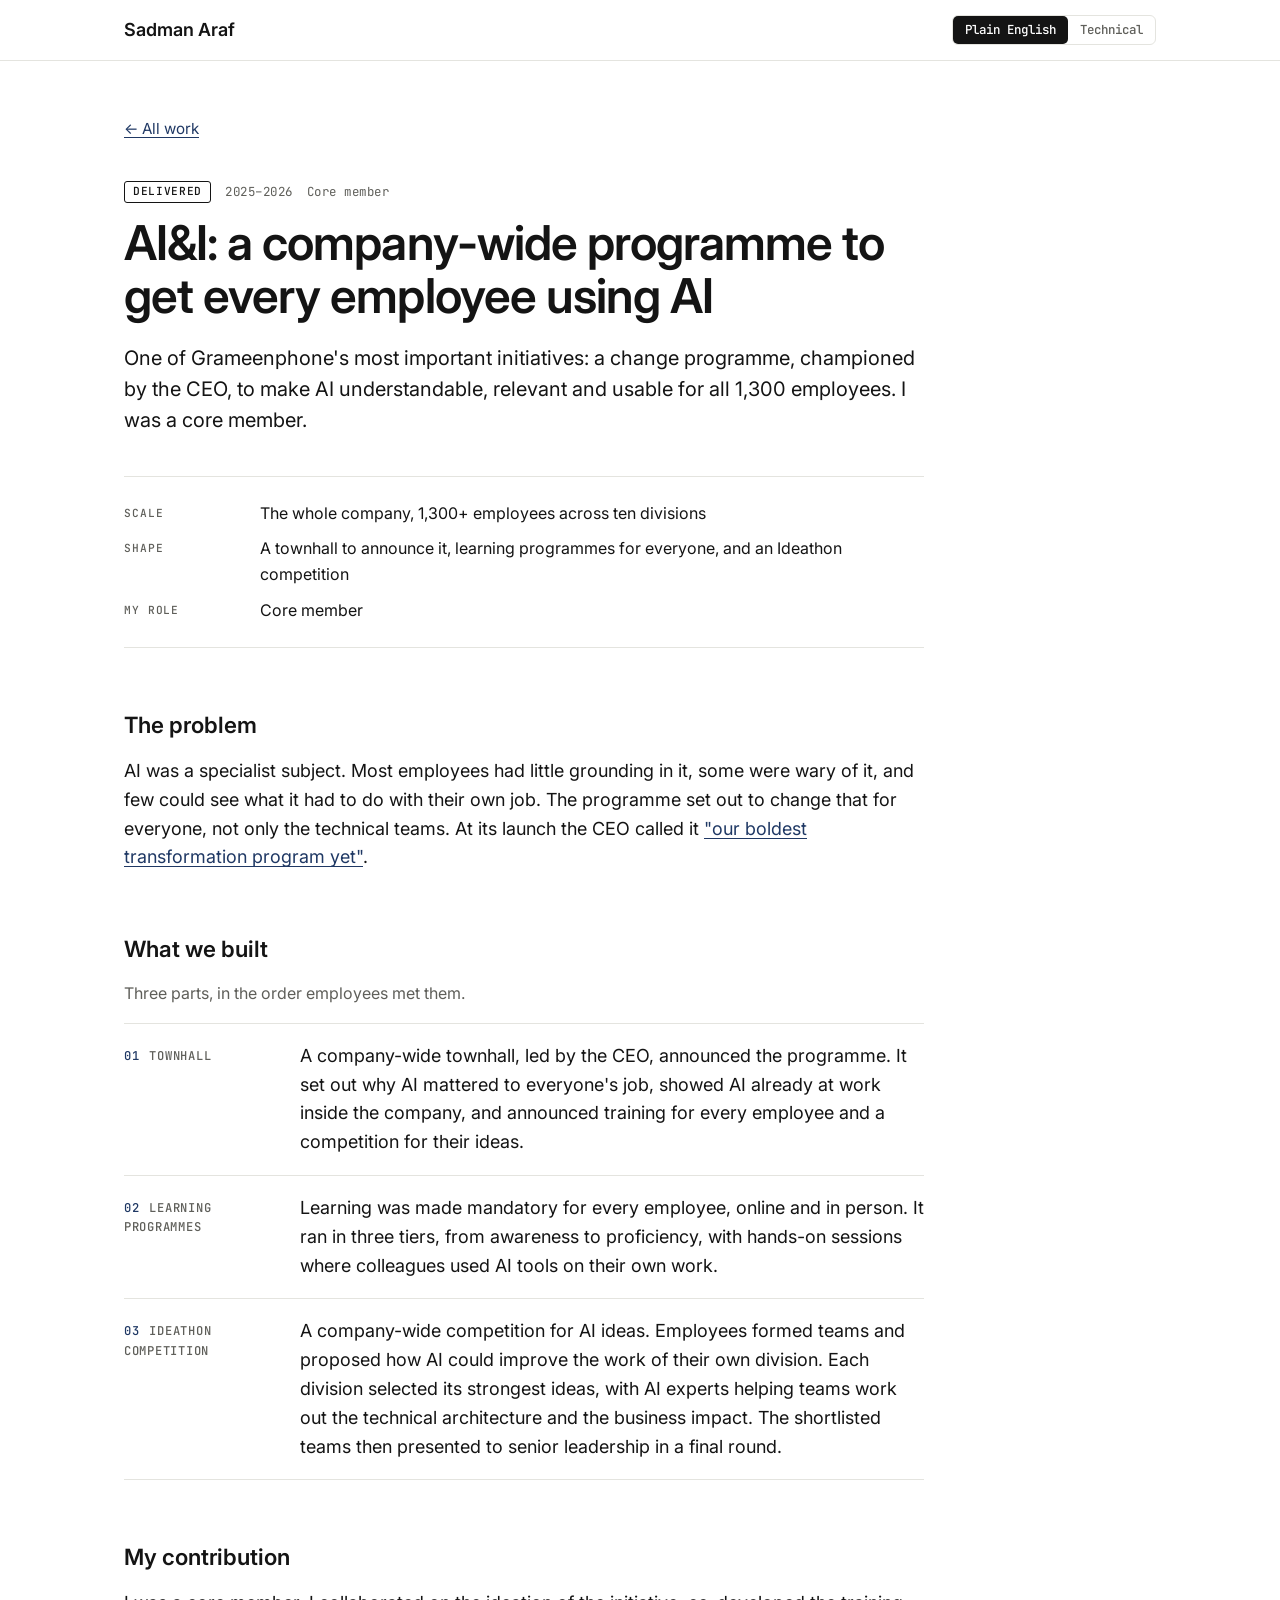
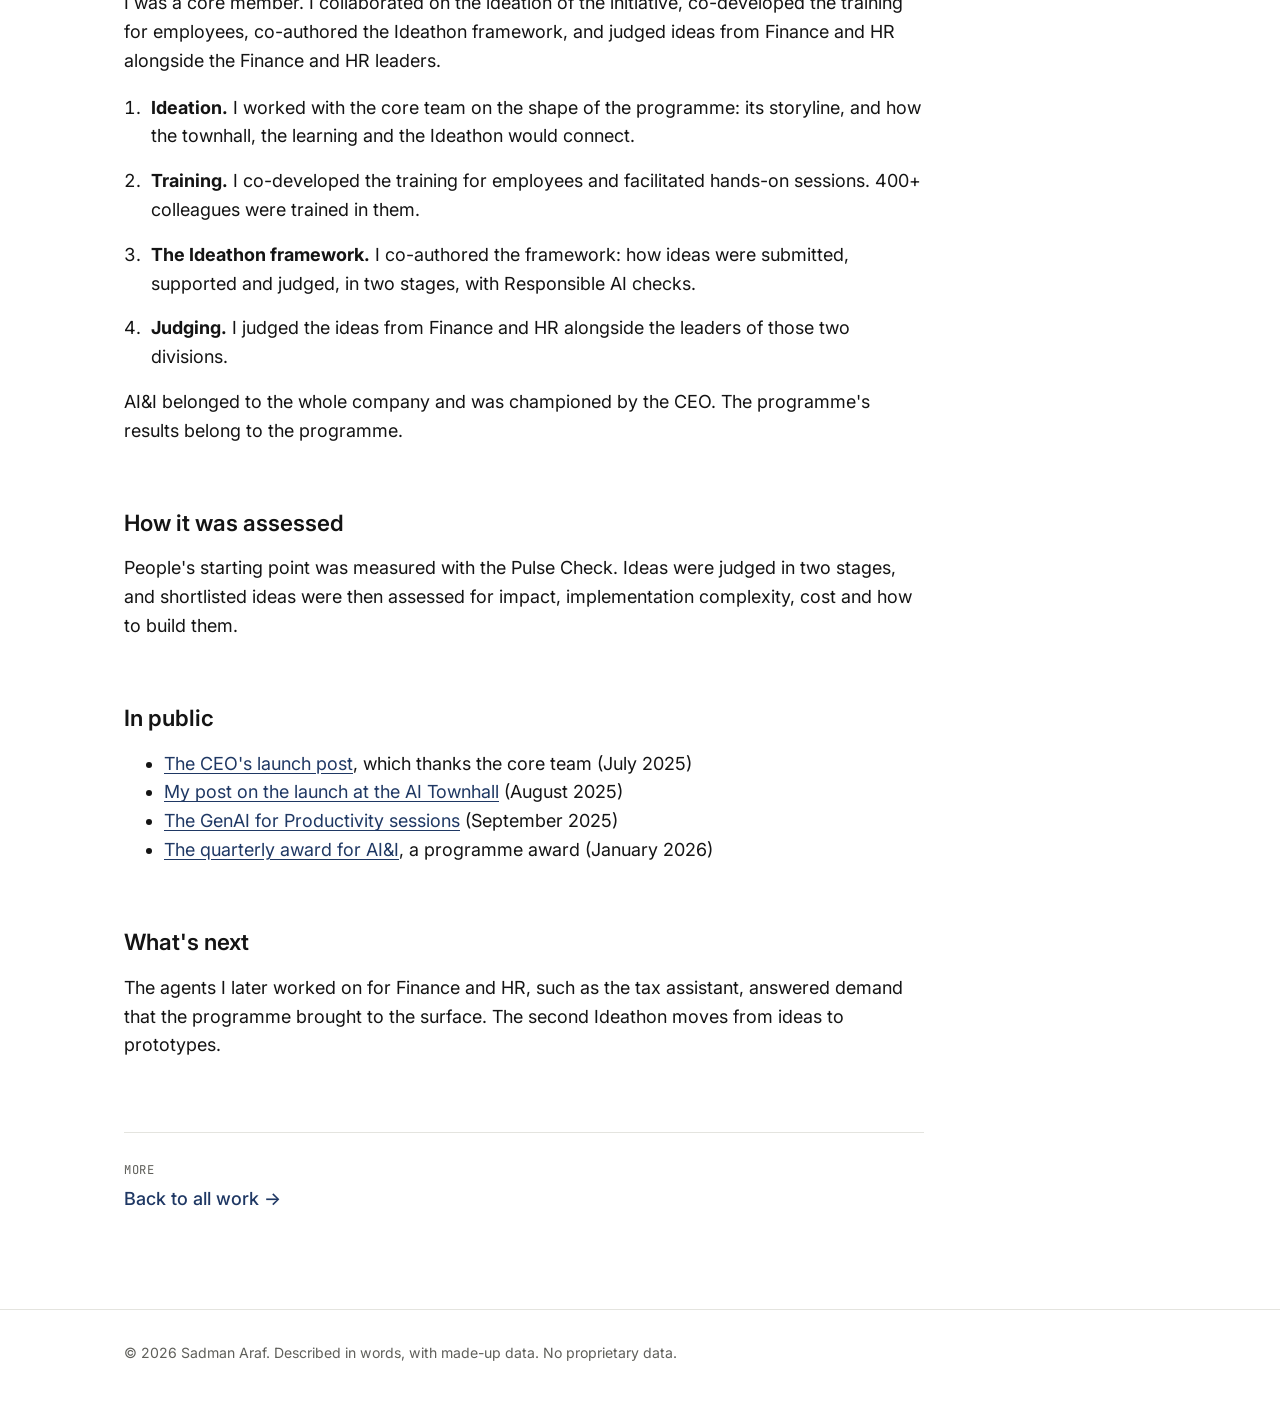
==== work/ai-and-i.html @ fd009156 "Publish portfolio site Static site: home page and five case studies. Removes the CNAME for sadmanara" ====
<!doctype html>
<html lang="en">
<head>
  <meta charset="utf-8">
  <meta name="viewport" content="width=device-width, initial-scale=1">
  <title>AI&amp;I: a company-wide programme to get every employee using AI · Sadman Araf</title>
  <meta name="description" content="AI&amp;I, Grameenphone's company-wide AI adoption programme: the townhall, the learning programmes and the Ideathon, and what I contributed as a core member.">
  <link rel="icon" href="../assets/favicon.svg" type="image/svg+xml">
  <link rel="preconnect" href="https://fonts.googleapis.com">
  <link rel="preconnect" href="https://fonts.gstatic.com" crossorigin>
  <link href="https://fonts.googleapis.com/css2?family=Inter:wght@400;500;600&family=JetBrains+Mono:wght@400;500&display=swap" rel="stylesheet">
  <link rel="stylesheet" href="../assets/styles.css">
  <noscript><style>.tech { display: block; }</style></noscript>
</head>
<body>
<a class="skip" href="#main">Skip to content</a>

<header class="site-header">
  <div class="wrap bar">
    <a class="brand" href="../index.html">Sadman Araf</a>
    <div class="view-toggle" role="group" aria-label="Level of detail">
      <button type="button" data-view="plain" aria-pressed="true">Plain English</button>
      <button type="button" data-view="technical" aria-pressed="false">Technical</button>
    </div>
  </div>
</header>

<main id="main" class="wrap case">
  <p class="back"><a href="../index.html#work">← All work</a></p>

  <p class="meta"><span class="badge">Delivered</span><span>2025–2026</span><span>Core member</span></p>
  <h1>AI&amp;I: a company-wide programme to get every employee using AI</h1>
  <p class="lede">One of Grameenphone's most important initiatives: a change programme, championed by the CEO, to make AI understandable, relevant and usable for all 1,300 employees. I was a core member.</p>

  <dl class="glance">
    <dt>Scale</dt><dd>The whole company, 1,300+ employees across ten divisions</dd>
    <dt>Shape</dt><dd>A townhall to announce it, learning programmes for everyone, and an Ideathon competition</dd>
    <dt>My role</dt><dd>Core member</dd>
    <dt class="tech">Mechanisms</dt><dd class="tech">Pulse Check survey, three-tier learning architecture, hands-on workshops, an Ideathon with two-stage evaluation and Responsible AI checks</dd>
  </dl>

  <section>
    <h2>The problem</h2>
    <p>AI was a specialist subject. Most employees had little grounding in it, some were wary of it, and few could see what it had to do with their own job. The programme set out to change that for everyone, not only the technical teams. At its launch the CEO called it <a href="https://www.linkedin.com/feed/update/urn:li:activity:7356713474896392192/">"our boldest transformation program yet"</a>.</p>
  </section>

  <section>
    <h2>What we built</h2>
    <p class="hint">Three parts, in the order employees met them.</p>
    <ol class="steps">
      <li><span class="name">Townhall</span>
        <p>A company-wide townhall, led by the CEO, announced the programme. It set out why AI mattered to everyone's job, showed AI already at work inside the company, and announced training for every employee and a competition for their ideas.</p>
        <p class="tech">AI Townhall, July 2025, built on three pillars: empowerment, reinvention and inclusion. A Pulse Check survey beforehand asked where people stood with AI</p></li>
      <li><span class="name">Learning programmes</span>
        <p>Learning was made mandatory for every employee, online and in person. It ran in three tiers, from awareness to proficiency, with hands-on sessions where colleagues used AI tools on their own work.</p>
        <p class="tech">Three-tier learning architecture; "GenAI for Productivity" and "From Prompts to Agents" workshops; 400+ colleagues trained in the sessions I co-developed</p></li>
      <li><span class="name">Ideathon competition</span>
        <p>A company-wide competition for AI ideas. Employees formed teams and proposed how AI could improve the work of their own division. Each division selected its strongest ideas, with AI experts helping teams work out the technical architecture and the business impact. The shortlisted teams then presented to senior leadership in a final round.</p>
        <p class="tech">Ideathon handbook with judging criteria and Responsible AI principles; two-stage evaluation (divisional selection, then the final); five AI experts across ten divisions; shortlisted ideas later assessed for impact, implementation complexity, cost and build model</p></li>
    </ol>
  </section>

  <section>
    <h2>My contribution</h2>
    <p>I was a core member. I collaborated on the ideation of the initiative, co-developed the training for employees, co-authored the Ideathon framework, and judged ideas from Finance and HR alongside the Finance and HR leaders.</p>
    <ol class="decisions">
      <li><strong>Ideation.</strong> I worked with the core team on the shape of the programme: its storyline, and how the townhall, the learning and the Ideathon would connect.</li>
      <li><strong>Training.</strong> I co-developed the training for employees and facilitated hands-on sessions. 400+ colleagues were trained in them.</li>
      <li><strong>The Ideathon framework.</strong> I co-authored the framework: how ideas were submitted, supported and judged, in two stages, with Responsible AI checks.</li>
      <li><strong>Judging.</strong> I judged the ideas from Finance and HR alongside the leaders of those two divisions.</li>
    </ol>
    <p>AI&amp;I belonged to the whole company and was championed by the CEO. The programme's results belong to the programme.</p>
  </section>

  <section>
    <h2>How it was assessed</h2>
    <p>People's starting point was measured with the Pulse Check. Ideas were judged in two stages, and shortlisted ideas were then assessed for impact, implementation complexity, cost and how to build them.</p>
  </section>

  <section>
    <h2>In public</h2>
    <ul>
      <li><a href="https://www.linkedin.com/feed/update/urn:li:activity:7356713474896392192/">The CEO's launch post</a>, which thanks the core team (July 2025)</li>
      <li><a href="https://www.linkedin.com/feed/update/urn:li:activity:7357374311294255104/">My post on the launch at the AI Townhall</a> (August 2025)</li>
      <li><a href="https://www.linkedin.com/feed/update/urn:li:activity:7374791306671226881/">The GenAI for Productivity sessions</a> (September 2025)</li>
      <li><a href="https://www.linkedin.com/feed/update/urn:li:activity:7417045184393170944/">The quarterly award for AI&amp;I</a>, a programme award (January 2026)</li>
    </ul>
  </section>

  <section>
    <h2>What's next</h2>
    <p>The agents I later worked on for Finance and HR, such as the tax assistant, answered demand that the programme brought to the surface. The second Ideathon moves from ideas to prototypes.</p>
  </section>

  <nav class="next" aria-label="More work">
    <span>More</span>
    <a href="../index.html#work">Back to all work →</a>
  </nav>
</main>

<footer class="site-footer">
  <div class="wrap">© 2026 Sadman Araf. Described in words, with made-up data. No proprietary data.</div>
</footer>

<script src="../assets/site.js"></script>
</body>
</html>
---- assets/styles.css ----
:root {
  --bg: #ffffff;
  --text: #141414;
  --muted: #5f5f5a;
  --line: #e4e4df;
  --accent: #1f3864;
  --on-accent: #ffffff;
  --sans: "Inter", system-ui, -apple-system, "Segoe UI", sans-serif;
  --mono: "JetBrains Mono", ui-monospace, "SF Mono", Menlo, monospace;
}

* { box-sizing: border-box; }

html {
  scroll-behavior: smooth;
  -webkit-text-size-adjust: 100%;
}

body {
  margin: 0;
  background: var(--bg);
  color: var(--text);
  font: 400 1.125rem/1.6 var(--sans);
  -webkit-font-smoothing: antialiased;
}

a { color: var(--accent); text-underline-offset: 3px; }
:focus-visible { outline: 2px solid var(--accent); outline-offset: 3px; }

h1, h2, h3, h4 { font-weight: 600; line-height: 1.2; margin: 0; }
p { margin: 0 0 1em; }

.wrap { max-width: 1080px; margin: 0 auto; padding: 0 24px; }
.prose { max-width: 720px; }

.skip {
  position: absolute;
  left: -999px;
  top: 8px;
  background: var(--bg);
  padding: 8px 12px;
  z-index: 20;
}
.skip:focus { left: 8px; }

/* Header */

.site-header {
  position: sticky;
  top: 0;
  z-index: 10;
  background: var(--bg);
  border-bottom: 1px solid var(--line);
}
.bar {
  display: flex;
  align-items: center;
  gap: 24px;
  min-height: 60px;
}
.brand {
  margin-right: auto;
  color: var(--text);
  font-weight: 600;
  text-decoration: none;
}
.bar nav { display: flex; gap: 22px; font-size: 0.95rem; }
.bar nav a { color: var(--muted); text-decoration: none; transition: color 0.15s; }
.bar nav a:hover { color: var(--text); }

.btn {
  display: inline-block;
  padding: 0.7rem 1.15rem;
  border: 1px solid var(--accent);
  border-radius: 6px;
  background: var(--accent);
  color: var(--on-accent);
  font-size: 1rem;
  font-weight: 500;
  text-decoration: none;
  transition: opacity 0.15s;
}
.btn:hover { opacity: 0.88; }
.btn.ghost { background: transparent; color: var(--accent); }
.btn.small { padding: 0.35rem 0.8rem; font-size: 0.9rem; }

.view-toggle { display: flex; border: 1px solid var(--line); border-radius: 6px; }
.view-toggle button {
  padding: 0.35rem 0.75rem;
  border: 0;
  border-radius: 5px;
  background: none;
  color: var(--muted);
  font: 500 0.78rem/1.4 var(--mono);
  cursor: pointer;
}
.view-toggle button[aria-pressed="true"] { background: var(--text); color: var(--bg); }

/* Shared pieces */

.eyebrow, .meta, .chips, .status {
  font-family: var(--mono);
  font-size: 0.78rem;
  letter-spacing: 0.04em;
  color: var(--muted);
}
.eyebrow { text-transform: uppercase; letter-spacing: 0.08em; }
.meta { display: flex; flex-wrap: wrap; align-items: center; gap: 6px 14px; margin: 0 0 14px; }

.badge {
  padding: 1px 8px;
  border: 1px solid var(--text);
  border-radius: 3px;
  color: var(--text);
  font: 500 0.7rem/1.6 var(--mono);
  letter-spacing: 0.06em;
  text-transform: uppercase;
}
.badge.solid { background: var(--text); color: var(--bg); }
.badge.dashed { border-style: dashed; }

/* Hero */

.hero { padding: 112px 0 96px; }
.hero h1 {
  max-width: 18ch;
  margin: 20px 0 28px;
  font-size: clamp(2.5rem, 6vw, 4rem);
  line-height: 1.06;
  letter-spacing: -0.025em;
}
.lede { max-width: 44rem; font-size: 1.25rem; line-height: 1.55; }
.status { margin: 28px 0 0; }
.status::before {
  content: "";
  display: inline-block;
  width: 8px;
  height: 8px;
  margin-right: 10px;
  border-radius: 50%;
  background: var(--accent);
}
.actions { display: flex; flex-wrap: wrap; gap: 12px; margin-top: 32px; }

.scope {
  display: grid;
  grid-template-columns: repeat(4, 1fr);
  gap: 32px;
  margin: 72px 0 0;
  padding-top: 32px;
  border-top: 1px solid var(--line);
}
.scope dt {
  font: 500 1.75rem/1.2 var(--mono);
  font-variant-numeric: tabular-nums;
  letter-spacing: -0.02em;
}
.scope dd { margin: 0.4rem 0 0; color: var(--muted); font-size: 0.92rem; line-height: 1.45; }

/* Home sections */

.block { padding: 96px 0; border-top: 1px solid var(--line); scroll-margin-top: 60px; }
.block h2 { margin-bottom: 36px; font-size: 1.75rem; letter-spacing: -0.01em; }
.block h3.sub { margin: 72px 0 8px; font-size: 1.25rem; }
.note { max-width: 720px; color: var(--muted); font-size: 1rem; }

.cards { display: grid; grid-template-columns: repeat(2, 1fr); gap: 24px; }
.card {
  position: relative;
  display: flex;
  flex-direction: column;
  padding: 28px;
  border: 1px solid var(--line);
  border-radius: 6px;
  transition: border-color 0.15s;
}
.card:hover { border-color: var(--text); }
.card.wide { grid-column: 1 / -1; }
.card.wide > p, .card.wide .built { max-width: 46rem; }
.card h3, .card h4 { margin-bottom: 12px; font-size: 1.3rem; letter-spacing: -0.01em; }
.card h3 a { color: var(--text); text-decoration: none; }
.card h3 a.cover::after { content: ""; position: absolute; inset: 0; }
.card > p { font-size: 1rem; }

.built { display: grid; grid-template-columns: 4rem 1fr; gap: 8px 12px; margin: 8px 0 24px; font-size: 0.95rem; }
.built dt { padding-top: 0.2rem; color: var(--muted); font: 500 0.7rem/1.6 var(--mono); letter-spacing: 0.08em; text-transform: uppercase; }
.built dd { margin: 0; }

.card-foot {
  display: flex;
  flex-wrap: wrap;
  justify-content: space-between;
  gap: 8px 16px;
  margin-top: auto;
  padding-top: 16px;
  border-top: 1px solid var(--line);
}
.card-foot .chips { margin: 0; }
.card-foot .go { position: relative; color: var(--accent); font-size: 0.92rem; font-weight: 500; }

.rows { margin: 24px 0 0; padding: 0; list-style: none; border-top: 1px solid var(--line); }
.rows li { display: grid; grid-template-columns: 18rem 1fr; gap: 8px 32px; padding: 20px 0; border-bottom: 1px solid var(--line); }
.rows h3, .rows h4 { display: flex; flex-wrap: wrap; align-items: center; gap: 10px; font-size: 1.05rem; }
.rows p { margin: 0; font-size: 1rem; }
.rows h4 a { color: var(--text); }
.rows .when { color: var(--muted); font: 400 0.82rem/1.9 var(--mono); }
.rows .role { color: var(--muted); }

.three { display: grid; grid-template-columns: repeat(3, 1fr); gap: 48px; }
.three h3 { margin-bottom: 16px; font-size: 1.05rem; }
.three ul { margin: 0; padding-left: 1.1rem; font-size: 1rem; }
.three li { margin-bottom: 0.6rem; }
.three p { font-size: 1rem; }

.contact h2 { max-width: 22ch; font-size: clamp(1.75rem, 4vw, 2.5rem); letter-spacing: -0.02em; }
.links { display: flex; flex-wrap: wrap; gap: 12px 24px; margin-top: 32px; align-items: center; }

.site-footer { padding: 32px 0 48px; border-top: 1px solid var(--line); color: var(--muted); font-size: 0.88rem; }

/* Case study pages */

.case { padding-top: 56px; padding-bottom: 96px; }
.case > * { max-width: 800px; }
.case .back { margin-bottom: 40px; font-size: 0.95rem; }
.case h1 { margin-bottom: 20px; font-size: clamp(2rem, 5vw, 3rem); line-height: 1.1; letter-spacing: -0.02em; }
.case section { margin-top: 64px; }
.case h2 { margin-bottom: 18px; font-size: 1.4rem; }
.hint { color: var(--muted); font-size: 1rem; }

.glance { display: grid; grid-template-columns: 7rem 1fr; gap: 10px 24px; margin: 40px 0 0; padding: 24px 0; border-block: 1px solid var(--line); font-size: 1rem; }
.glance dt { padding-top: 0.25rem; color: var(--muted); font: 500 0.7rem/1.6 var(--mono); letter-spacing: 0.08em; text-transform: uppercase; }
.glance dd { margin: 0; }

.steps { margin: 0; padding: 0; list-style: none; counter-reset: step; border-top: 1px solid var(--line); }
.steps li {
  counter-increment: step;
  display: grid;
  grid-template-columns: 9.5rem 1fr;
  gap: 0 24px;
  padding: 18px 0;
  border-bottom: 1px solid var(--line);
}
.steps .name { padding-top: 0.3rem; color: var(--muted); font: 500 0.76rem/1.6 var(--mono); letter-spacing: 0.06em; text-transform: uppercase; }
.steps .name::before { content: counter(step, decimal-leading-zero); margin-right: 10px; color: var(--accent); }
.steps p { grid-column: 2; margin: 0; }
.steps p.tech { margin-top: 6px; color: var(--muted); font: 400 0.82rem/1.55 var(--mono); }

.tech { display: none; }
html[data-view="technical"] .tech { display: block; }

.decisions { margin: 0; padding-left: 1.4rem; }
.decisions li { margin-bottom: 1rem; padding-left: 0.3rem; }

.hood { margin-top: 64px; border-block: 1px solid var(--line); }
.hood summary { padding: 18px 0; font-weight: 600; cursor: pointer; }
.hood ul { margin: 0 0 20px; padding-left: 1.2rem; font-size: 1rem; }
.hood li { margin-bottom: 0.5rem; }

.diagram { margin: 40px 0 0; }
.diagram .scroll { padding: 16px; border: 1px solid var(--line); border-radius: 6px; overflow-x: auto; }
.diagram svg { display: block; width: 100%; min-width: 640px; height: auto; font-family: var(--mono); }
.diagram figcaption { margin-top: 0.6rem; color: var(--muted); font: 400 0.76rem/1.5 var(--mono); }
.d-zone { fill: none; stroke: var(--muted); stroke-width: 1; stroke-dasharray: 6 5; }
.d-box { fill: var(--bg); stroke: var(--text); stroke-width: 1.5; }
.d-line { fill: none; stroke: var(--text); stroke-width: 1.5; }
.d-line.accent { stroke: var(--accent); stroke-width: 2.25; }
.d-head { fill: var(--text); }
.d-head.accent { fill: var(--accent); }
.d-text { fill: var(--text); font-size: 13px; }
.d-label { fill: var(--muted); font-size: 11px; paint-order: stroke; stroke: var(--bg); stroke-width: 5px; }
.d-zone-label { fill: var(--muted); font-size: 10.5px; letter-spacing: 0.08em; }

.next { margin-top: 72px; padding-top: 28px; border-top: 1px solid var(--line); }
.next a { font-weight: 500; text-decoration: none; }
.next span { display: block; margin-bottom: 4px; color: var(--muted); font: 400 0.76rem/1.6 var(--mono); letter-spacing: 0.06em; text-transform: uppercase; }

/* Small screens */

@media (max-width: 760px) {
  body { font-size: 1.0625rem; }
  .bar { flex-wrap: wrap; gap: 8px 16px; padding-block: 10px; }
  .bar nav { order: 3; width: 100%; flex-wrap: wrap; justify-content: space-between; gap: 4px 8px; font-size: 0.88rem; }
  .hero { padding: 64px 0; }
  .lede { font-size: 1.125rem; }
  .scope { grid-template-columns: repeat(2, 1fr); gap: 28px 20px; margin-top: 56px; }
  .block { padding: 64px 0; scroll-margin-top: 96px; }
  .cards, .three { grid-template-columns: 1fr; }
  .three { gap: 40px; }
  .card { padding: 22px; }
  .rows li { grid-template-columns: 1fr; }
  .glance, .steps li { grid-template-columns: 1fr; }
  .steps p { grid-column: 1; }
  .case section { margin-top: 48px; }
}

@media (prefers-reduced-motion: reduce) {
  html { scroll-behavior: auto; }
  * { transition: none !important; }
}
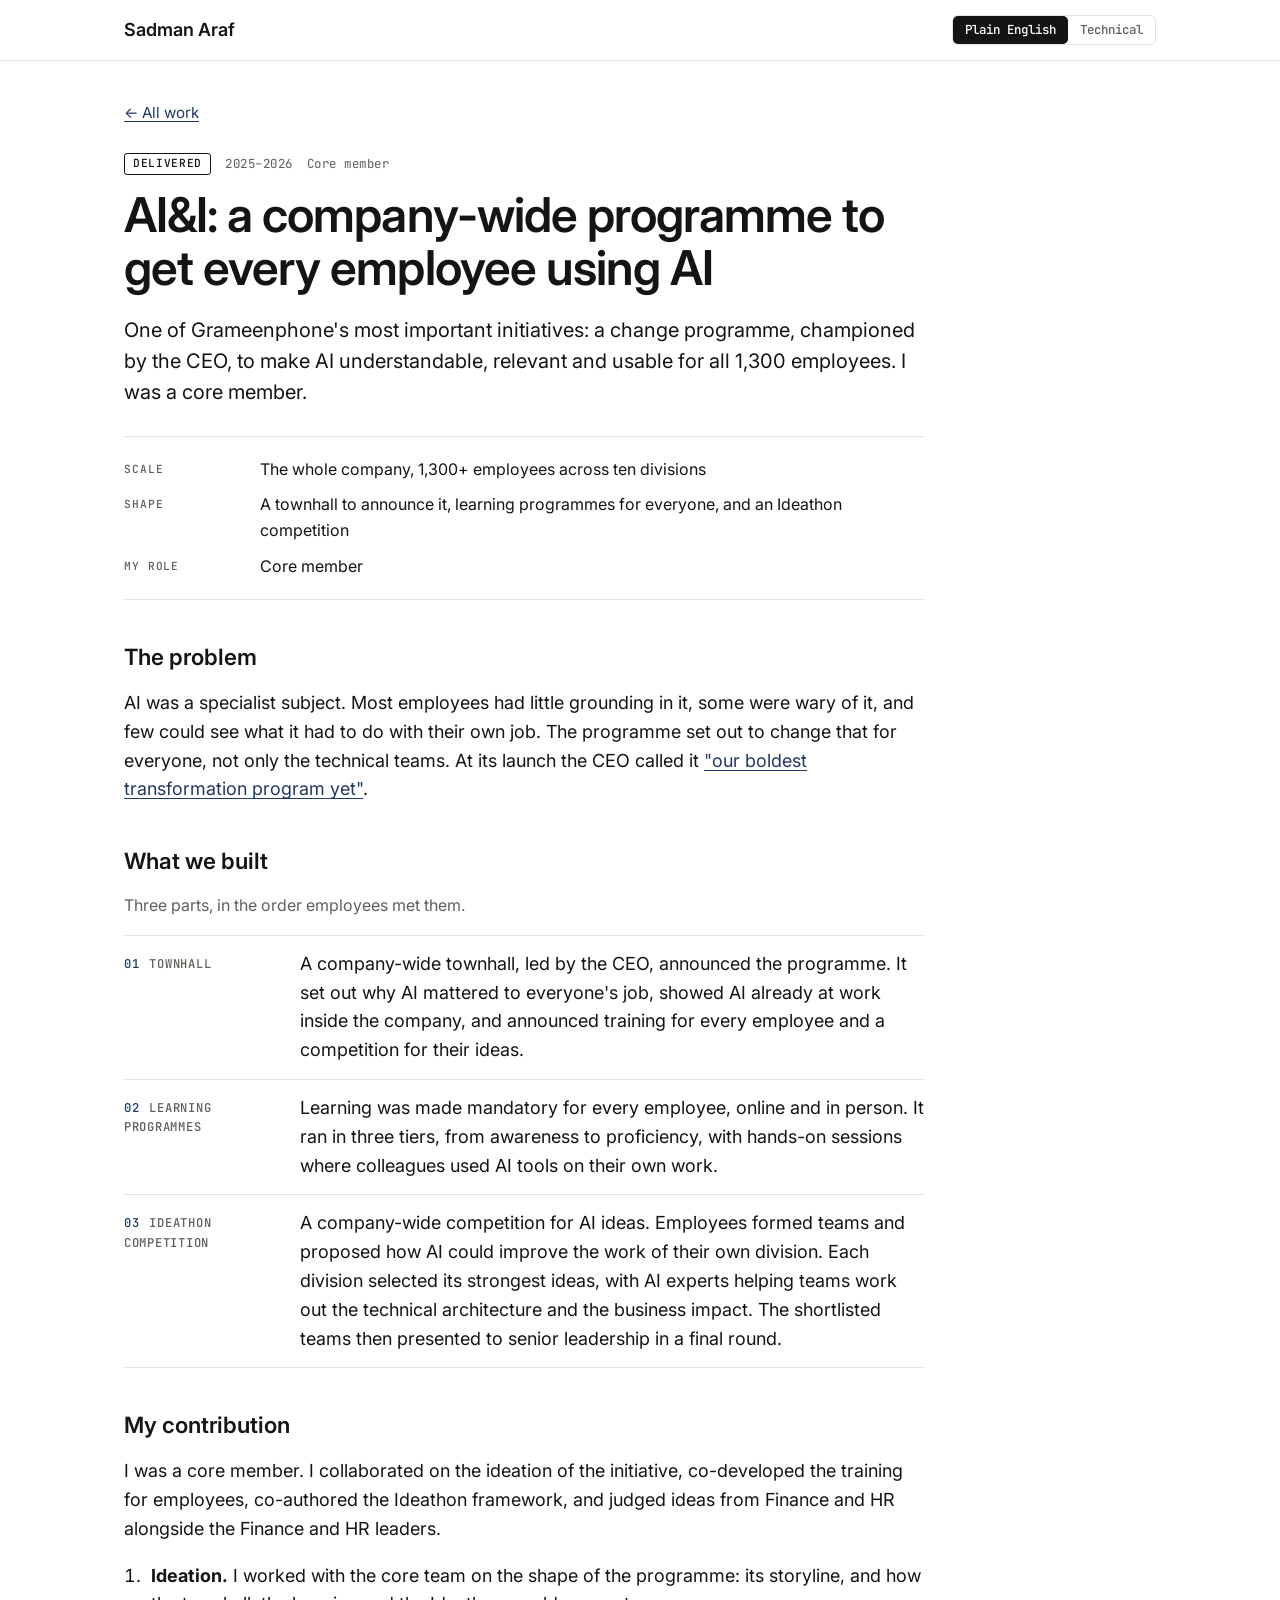
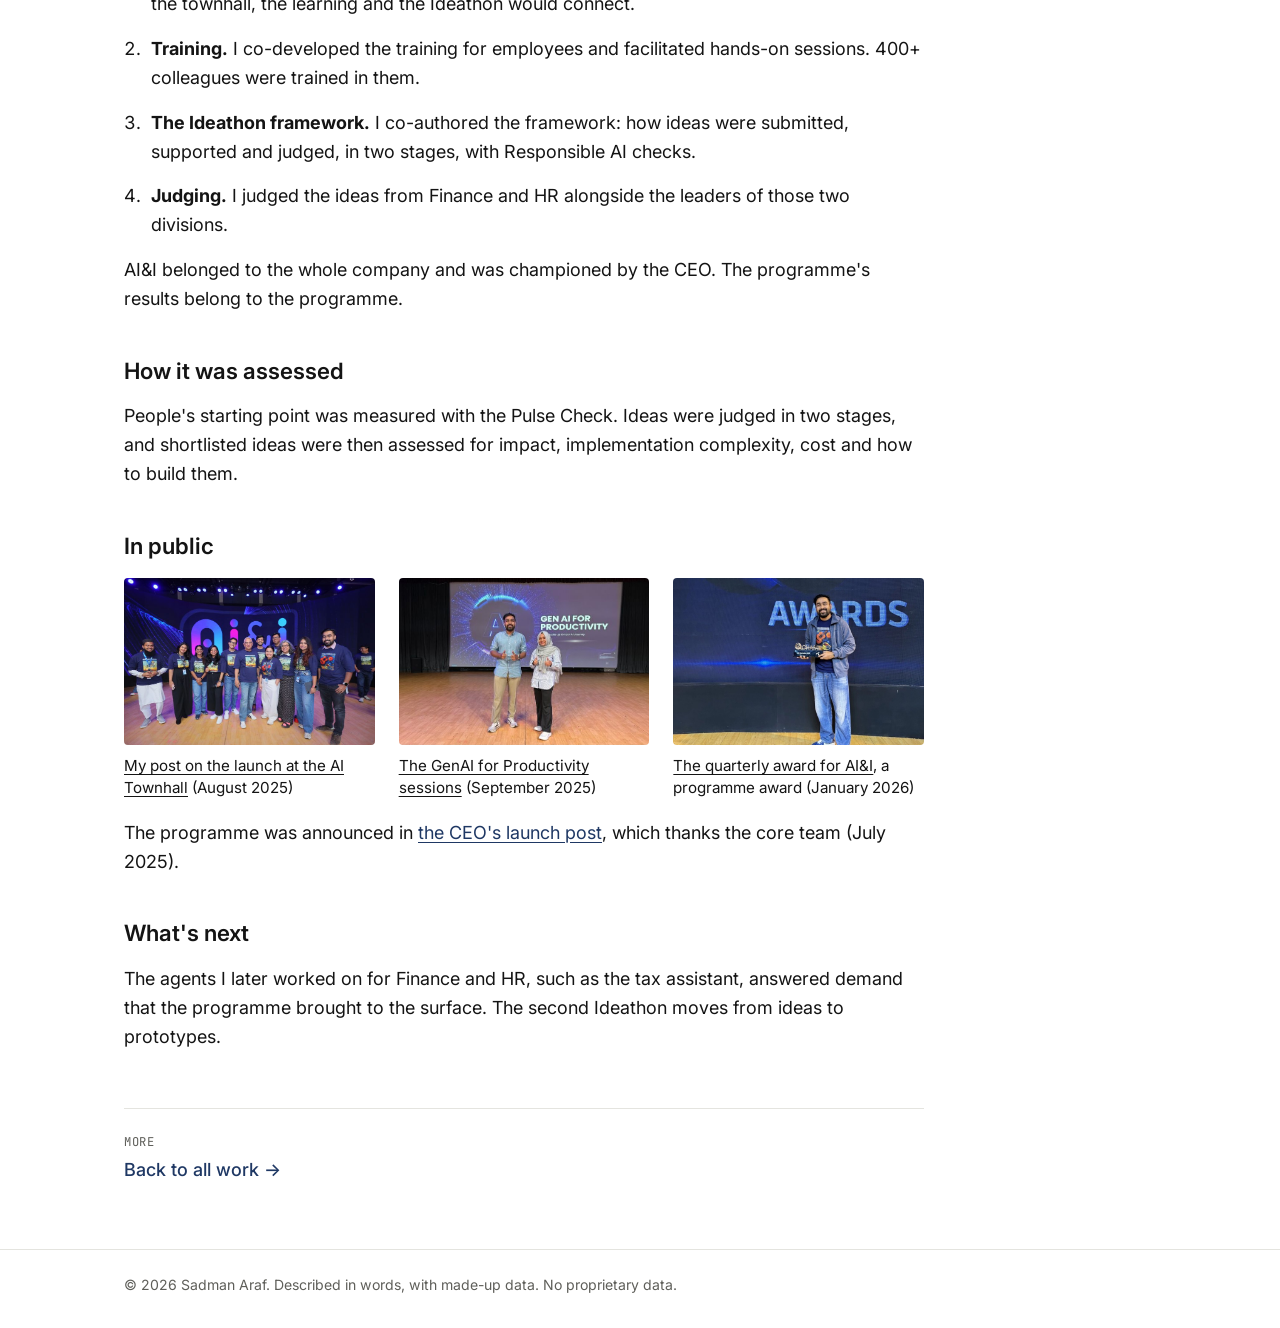
==== commit fa9c1f75: "Add lead photos to the LinkedIn post sections One photo per post in the home page talks, awards and " ====
--- a/work/ai-and-i.html
+++ b/work/ai-and-i.html
@@ -79,12 +79,21 @@
 
   <section>
     <h2>In public</h2>
-    <ul>
-      <li><a href="https://www.linkedin.com/feed/update/urn:li:activity:7356713474896392192/">The CEO's launch post</a>, which thanks the core team (July 2025)</li>
-      <li><a href="https://www.linkedin.com/feed/update/urn:li:activity:7357374311294255104/">My post on the launch at the AI Townhall</a> (August 2025)</li>
-      <li><a href="https://www.linkedin.com/feed/update/urn:li:activity:7374791306671226881/">The GenAI for Productivity sessions</a> (September 2025)</li>
-      <li><a href="https://www.linkedin.com/feed/update/urn:li:activity:7417045184393170944/">The quarterly award for AI&amp;I</a>, a programme award (January 2026)</li>
-    </ul>
+    <div class="shots">
+      <figure>
+        <img src="../assets/posts/ai-and-i-launch.jpg" alt="The team on stage in front of the AI&amp;I logo at the launch" width="800" height="533" loading="lazy">
+        <figcaption><a href="https://www.linkedin.com/feed/update/urn:li:activity:7357374311294255104/">My post on the launch at the AI Townhall</a> (August 2025)</figcaption>
+      </figure>
+      <figure>
+        <img src="../assets/posts/genai-sessions.jpg" alt="Sadman and a co-facilitator on stage in front of a slide reading Gen AI for Productivity" width="675" height="450" loading="lazy">
+        <figcaption><a href="https://www.linkedin.com/feed/update/urn:li:activity:7374791306671226881/">The GenAI for Productivity sessions</a> (September 2025)</figcaption>
+      </figure>
+      <figure>
+        <img src="../assets/posts/qaward-ai-and-i.jpg" alt="Sadman holding the award trophy on the awards stage" width="800" height="533" loading="lazy">
+        <figcaption><a href="https://www.linkedin.com/feed/update/urn:li:activity:7417045184393170944/">The quarterly award for AI&amp;I</a>, a programme award (January 2026)</figcaption>
+      </figure>
+    </div>
+    <p>The programme was announced in <a href="https://www.linkedin.com/feed/update/urn:li:activity:7356713474896392192/">the CEO's launch post</a>, which thanks the core team (July 2025).</p>
   </section>
 
   <section>
--- a/assets/styles.css
+++ b/assets/styles.css
@@ -121,16 +121,16 @@
 
 /* Hero */
 
-.hero { padding: 112px 0 96px; }
+.hero { padding: 64px 0 48px; }
 .hero h1 {
-  max-width: 18ch;
-  margin: 20px 0 28px;
+  max-width: 22ch;
+  margin: 16px 0 20px;
   font-size: clamp(2.5rem, 6vw, 4rem);
   line-height: 1.06;
   letter-spacing: -0.025em;
 }
 .lede { max-width: 44rem; font-size: 1.25rem; line-height: 1.55; }
-.status { margin: 28px 0 0; }
+.status { margin: 20px 0 0; }
 .status::before {
   content: "";
   display: inline-block;
@@ -140,14 +140,14 @@
   border-radius: 50%;
   background: var(--accent);
 }
-.actions { display: flex; flex-wrap: wrap; gap: 12px; margin-top: 32px; }
+.actions { display: flex; flex-wrap: wrap; gap: 12px; margin-top: 24px; }
 
 .scope {
   display: grid;
   grid-template-columns: repeat(4, 1fr);
   gap: 32px;
-  margin: 72px 0 0;
-  padding-top: 32px;
+  margin: 40px 0 0;
+  padding-top: 24px;
   border-top: 1px solid var(--line);
 }
 .scope dt {
@@ -159,10 +159,24 @@
 
 /* Home sections */
 
-.block { padding: 96px 0; border-top: 1px solid var(--line); scroll-margin-top: 60px; }
-.block h2 { margin-bottom: 36px; font-size: 1.75rem; letter-spacing: -0.01em; }
-.block h3.sub { margin: 72px 0 8px; font-size: 1.25rem; }
+.block { padding: 48px 0; border-top: 1px solid var(--line); scroll-margin-top: 60px; }
+.block h2 { margin-bottom: 24px; font-size: 1.75rem; letter-spacing: -0.01em; }
+.block h3.sub { margin: 48px 0 8px; font-size: 1.25rem; }
 .note { max-width: 720px; color: var(--muted); font-size: 1rem; }
+
+.about-grid { display: grid; gap: 40px; }
+.about-grid:has(.portrait) { grid-template-columns: 240px minmax(0, 720px); align-items: start; }
+.portrait { width: 240px; height: 240px; border-radius: 6px; object-fit: cover; }
+
+.more summary {
+  padding: 16px 0;
+  border-bottom: 1px solid var(--line);
+  color: var(--accent);
+  font-size: 1rem;
+  font-weight: 500;
+  cursor: pointer;
+}
+.more .rows { margin-top: 0; border-top: 0; }
 
 .cards { display: grid; grid-template-columns: repeat(2, 1fr); gap: 24px; }
 .card {
@@ -199,13 +213,29 @@
 .card-foot .go { position: relative; color: var(--accent); font-size: 0.92rem; font-weight: 500; }
 
 .rows { margin: 24px 0 0; padding: 0; list-style: none; border-top: 1px solid var(--line); }
-.rows li { display: grid; grid-template-columns: 18rem 1fr; gap: 8px 32px; padding: 20px 0; border-bottom: 1px solid var(--line); }
+.rows li { display: grid; grid-template-columns: 18rem 1fr; gap: 8px 32px; padding: 16px 0; border-bottom: 1px solid var(--line); }
 .rows h3, .rows h4 { display: flex; flex-wrap: wrap; align-items: center; gap: 10px; font-size: 1.05rem; }
 .rows p { margin: 0; font-size: 1rem; }
 .rows h4 a { color: var(--text); }
 .rows .when { color: var(--muted); font: 400 0.82rem/1.9 var(--mono); }
 .rows .role { color: var(--muted); }
 
+.rows.posts li { position: relative; grid-template-columns: 200px 1fr; gap: 8px 24px; align-items: center; }
+.rows.posts img, .shots img {
+  display: block;
+  width: 100%;
+  height: auto;
+  aspect-ratio: 3 / 2;
+  object-fit: cover;
+  border-radius: 4px;
+  background: var(--line);
+}
+.rows.posts li > div { max-width: 640px; }
+.rows.posts .when { margin-bottom: 2px; }
+.rows.posts h4 { margin-bottom: 4px; }
+.rows.posts h4 a::after, .shots figcaption a::after { content: ""; position: absolute; inset: 0; }
+.rows.posts li:hover h4 a, .shots figure:hover a { color: var(--accent); }
+
 .three { display: grid; grid-template-columns: repeat(3, 1fr); gap: 48px; }
 .three h3 { margin-bottom: 16px; font-size: 1.05rem; }
 .three ul { margin: 0; padding-left: 1.1rem; font-size: 1rem; }
@@ -215,19 +245,19 @@
 .contact h2 { max-width: 22ch; font-size: clamp(1.75rem, 4vw, 2.5rem); letter-spacing: -0.02em; }
 .links { display: flex; flex-wrap: wrap; gap: 12px 24px; margin-top: 32px; align-items: center; }
 
-.site-footer { padding: 32px 0 48px; border-top: 1px solid var(--line); color: var(--muted); font-size: 0.88rem; }
+.site-footer { padding: 24px 0 32px; border-top: 1px solid var(--line); color: var(--muted); font-size: 0.88rem; }
 
 /* Case study pages */
 
-.case { padding-top: 56px; padding-bottom: 96px; }
+.case { padding-top: 40px; padding-bottom: 64px; }
 .case > * { max-width: 800px; }
-.case .back { margin-bottom: 40px; font-size: 0.95rem; }
+.case .back { margin-bottom: 28px; font-size: 0.95rem; }
 .case h1 { margin-bottom: 20px; font-size: clamp(2rem, 5vw, 3rem); line-height: 1.1; letter-spacing: -0.02em; }
-.case section { margin-top: 64px; }
+.case section { margin-top: 44px; }
 .case h2 { margin-bottom: 18px; font-size: 1.4rem; }
 .hint { color: var(--muted); font-size: 1rem; }
 
-.glance { display: grid; grid-template-columns: 7rem 1fr; gap: 10px 24px; margin: 40px 0 0; padding: 24px 0; border-block: 1px solid var(--line); font-size: 1rem; }
+.glance { display: grid; grid-template-columns: 7rem 1fr; gap: 10px 24px; margin: 28px 0 0; padding: 20px 0; border-block: 1px solid var(--line); font-size: 1rem; }
 .glance dt { padding-top: 0.25rem; color: var(--muted); font: 500 0.7rem/1.6 var(--mono); letter-spacing: 0.08em; text-transform: uppercase; }
 .glance dd { margin: 0; }
 
@@ -237,7 +267,7 @@
   display: grid;
   grid-template-columns: 9.5rem 1fr;
   gap: 0 24px;
-  padding: 18px 0;
+  padding: 14px 0;
   border-bottom: 1px solid var(--line);
 }
 .steps .name { padding-top: 0.3rem; color: var(--muted); font: 500 0.76rem/1.6 var(--mono); letter-spacing: 0.06em; text-transform: uppercase; }
@@ -251,12 +281,12 @@
 .decisions { margin: 0; padding-left: 1.4rem; }
 .decisions li { margin-bottom: 1rem; padding-left: 0.3rem; }
 
-.hood { margin-top: 64px; border-block: 1px solid var(--line); }
+.hood { margin-top: 44px; border-block: 1px solid var(--line); }
 .hood summary { padding: 18px 0; font-weight: 600; cursor: pointer; }
 .hood ul { margin: 0 0 20px; padding-left: 1.2rem; font-size: 1rem; }
 .hood li { margin-bottom: 0.5rem; }
 
-.diagram { margin: 40px 0 0; }
+.diagram { margin: 32px 0 0; }
 .diagram .scroll { padding: 16px; border: 1px solid var(--line); border-radius: 6px; overflow-x: auto; }
 .diagram svg { display: block; width: 100%; min-width: 640px; height: auto; font-family: var(--mono); }
 .diagram figcaption { margin-top: 0.6rem; color: var(--muted); font: 400 0.76rem/1.5 var(--mono); }
@@ -270,7 +300,13 @@
 .d-label { fill: var(--muted); font-size: 11px; paint-order: stroke; stroke: var(--bg); stroke-width: 5px; }
 .d-zone-label { fill: var(--muted); font-size: 10.5px; letter-spacing: 0.08em; }
 
-.next { margin-top: 72px; padding-top: 28px; border-top: 1px solid var(--line); }
+.shots { display: grid; grid-template-columns: repeat(auto-fit, minmax(220px, 1fr)); gap: 24px; }
+.shots figure { position: relative; margin: 0; }
+.shots figcaption { margin-top: 10px; font-size: 0.95rem; line-height: 1.45; }
+.shots figcaption a { color: var(--text); }
+.shots + p { margin-top: 20px; }
+
+.next { margin-top: 56px; padding-top: 24px; border-top: 1px solid var(--line); }
 .next a { font-weight: 500; text-decoration: none; }
 .next span { display: block; margin-bottom: 4px; color: var(--muted); font: 400 0.76rem/1.6 var(--mono); letter-spacing: 0.06em; text-transform: uppercase; }
 
@@ -280,17 +316,21 @@
   body { font-size: 1.0625rem; }
   .bar { flex-wrap: wrap; gap: 8px 16px; padding-block: 10px; }
   .bar nav { order: 3; width: 100%; flex-wrap: wrap; justify-content: space-between; gap: 4px 8px; font-size: 0.88rem; }
-  .hero { padding: 64px 0; }
+  .hero { padding: 40px 0; }
   .lede { font-size: 1.125rem; }
-  .scope { grid-template-columns: repeat(2, 1fr); gap: 28px 20px; margin-top: 56px; }
-  .block { padding: 64px 0; scroll-margin-top: 96px; }
+  .scope { grid-template-columns: repeat(2, 1fr); gap: 28px 20px; margin-top: 32px; }
+  .block { padding: 40px 0; scroll-margin-top: 96px; }
   .cards, .three { grid-template-columns: 1fr; }
+  .about-grid:has(.portrait) { grid-template-columns: 1fr; gap: 24px; }
+  .portrait { width: 160px; height: 160px; }
   .three { gap: 40px; }
   .card { padding: 22px; }
   .rows li { grid-template-columns: 1fr; }
+  .rows.posts li { grid-template-columns: 112px 1fr; gap: 8px 16px; align-items: start; }
+  .rows.posts img { margin-top: 6px; }
   .glance, .steps li { grid-template-columns: 1fr; }
   .steps p { grid-column: 1; }
-  .case section { margin-top: 48px; }
+  .case section { margin-top: 36px; }
 }
 
 @media (prefers-reduced-motion: reduce) {
